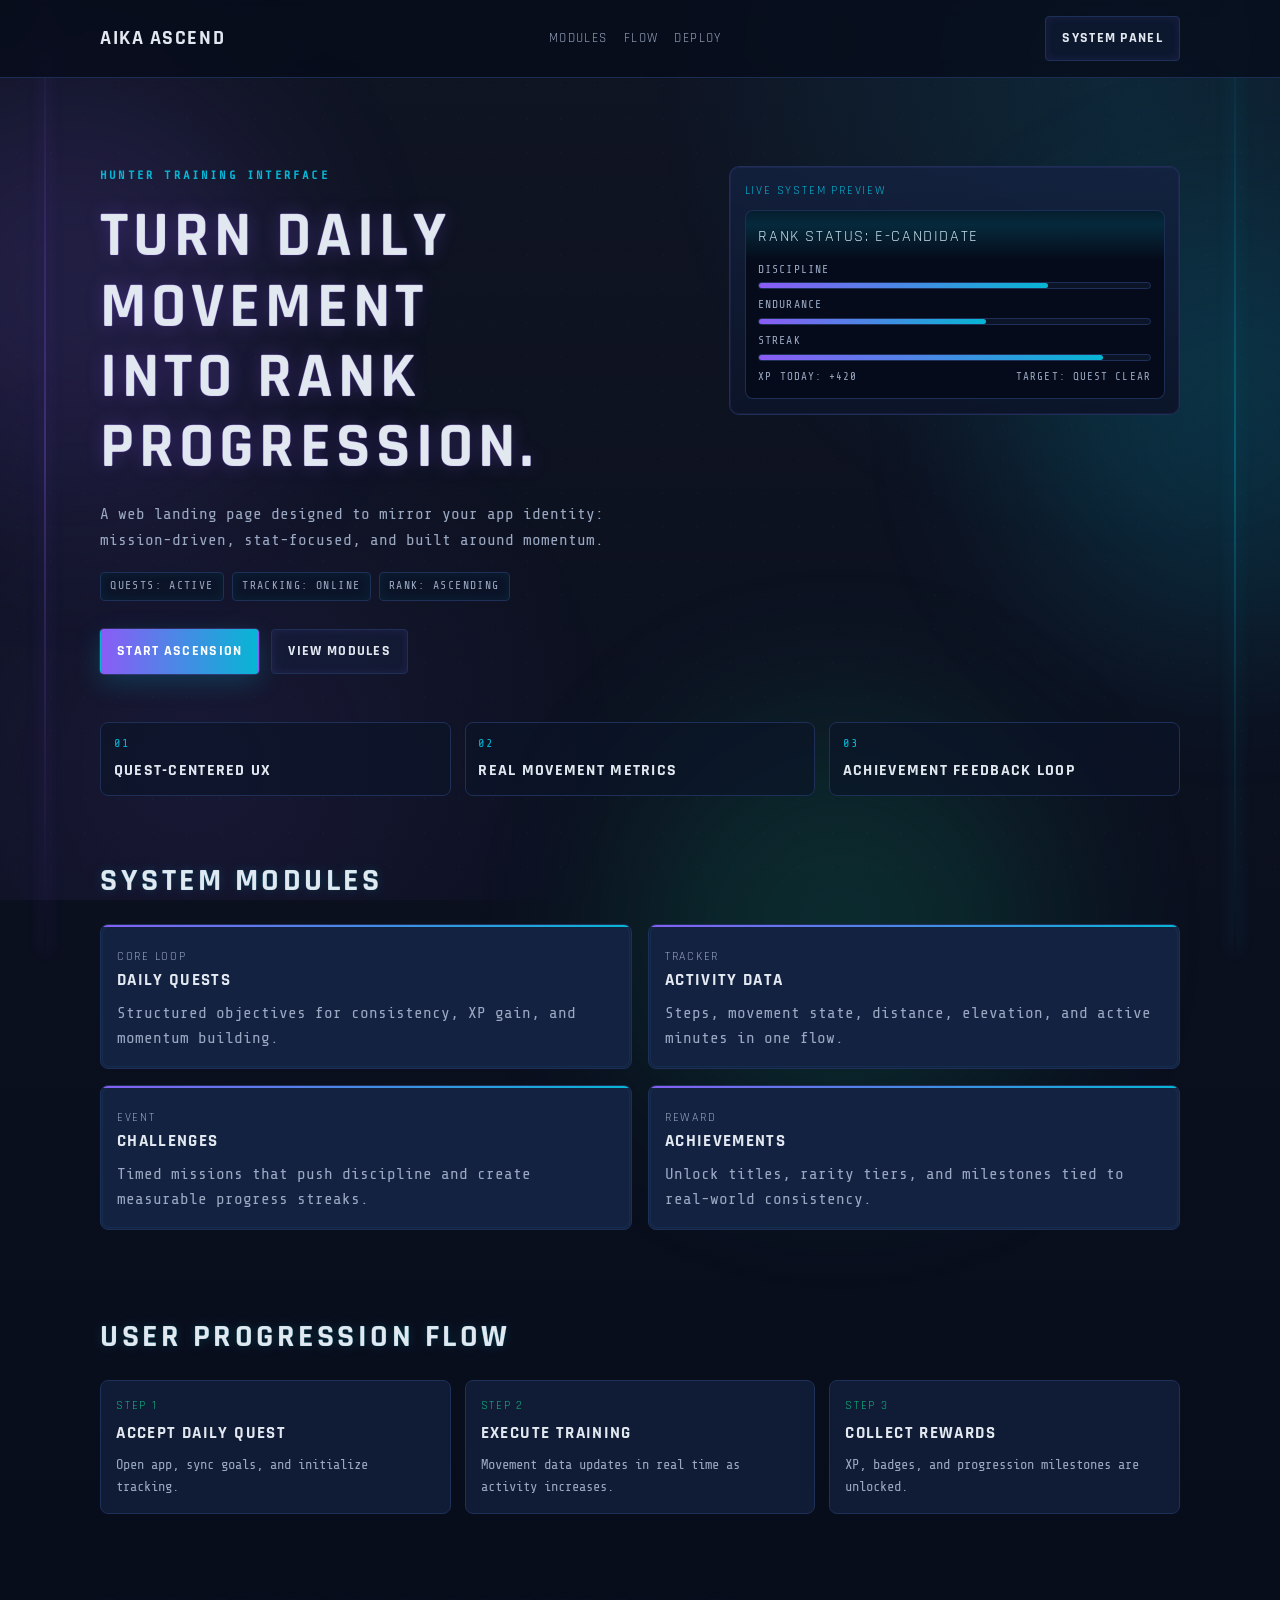
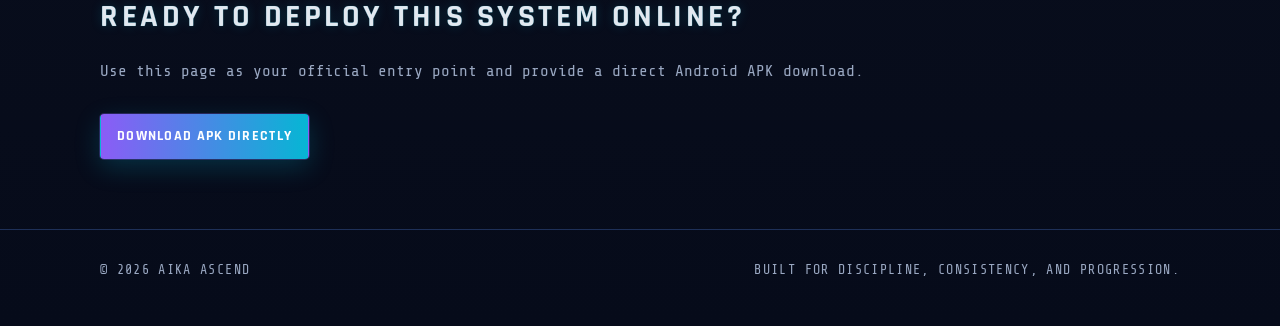
==== landing-page/public/index.html @ bd5cd283 "updated links" ====
<!doctype html>
<html lang="en">
<head>
  <meta charset="UTF-8" />
  <meta name="viewport" content="width=device-width, initial-scale=1.0" />
  <title>Aika Ascend</title>
  <meta name="description" content="Aika Ascend turns fitness into a quest system with challenges, progress, and achievement unlocks." />
  <link rel="icon" type="image/png" href="./image.png">
  <link rel="preconnect" href="https://fonts.googleapis.com" />
  <link rel="preconnect" href="https://fonts.gstatic.com" crossorigin />
  <link href="https://fonts.googleapis.com/css2?family=Rajdhani:wght@500;600;700&family=Share+Tech+Mono&display=swap" rel="stylesheet" />
  <link rel="stylesheet" href="./style.css" />
</head>
<body>
  <div class="grid-overlay" aria-hidden="true"></div>
  <div class="bg-orb bg-orb-violet" aria-hidden="true"></div>
  <div class="bg-orb bg-orb-cyan" aria-hidden="true"></div>
  <div class="bg-orb bg-orb-emerald" aria-hidden="true"></div>
  <div class="neon-rails" aria-hidden="true">
    <span class="rail rail-left"></span>
    <span class="rail rail-right"></span>
  </div>

  <header class="site-header">
    <div class="container nav">
      <div class="brand">AIKA ASCEND</div>
      <nav class="nav-links">
        <a href="#features">Modules</a>
        <a href="#flow">Flow</a>
        <a href="#download">Deploy</a>
      </nav>
      <a class="button button-ghost" href="#download">SYSTEM PANEL</a>
    </div>
  </header>

  <main>
    <section class="hero container">
      <div class="hero-layout">
        <div>
          <p class="eyebrow">HUNTER TRAINING INTERFACE</p>
          <h1>TURN DAILY MOVEMENT INTO RANK PROGRESSION.</h1>
          <p class="subtitle">
            A web landing page designed to mirror your app identity: mission-driven,
            stat-focused, and built around momentum.
          </p>
          <div class="status-strip" aria-label="App stats preview">
            <span>QUESTS: ACTIVE</span>
            <span>TRACKING: ONLINE</span>
            <span>RANK: ASCENDING</span>
          </div>
          <div class="hero-actions">
            <a class="button button-primary" href="#download">START ASCENSION</a>
            <a class="button button-ghost" href="#features">VIEW MODULES</a>
          </div>
        </div>

        <aside class="system-panel" aria-label="System preview panel">
          <p class="panel-title">LIVE SYSTEM PREVIEW</p>
          <div class="panel-screen">
            <div class="scanline"></div>
            <p class="panel-rank">RANK STATUS: E-CANDIDATE</p>
            <div class="panel-bars">
              <label>DISCIPLINE</label>
              <div><span style="width:74%"></span></div>
              <label>ENDURANCE</label>
              <div><span style="width:58%"></span></div>
              <label>STREAK</label>
              <div><span style="width:88%"></span></div>
            </div>
            <div class="panel-footer">
              <span>XP TODAY: +420</span>
              <span>TARGET: QUEST CLEAR</span>
            </div>
          </div>
        </aside>
      </div>
    </section>

    <section class="container metrics" aria-label="Highlights">
      <article>
        <p>01</p>
        <h3>QUEST-CENTERED UX</h3>
      </article>
      <article>
        <p>02</p>
        <h3>REAL MOVEMENT METRICS</h3>
      </article>
      <article>
        <p>03</p>
        <h3>ACHIEVEMENT FEEDBACK LOOP</h3>
      </article>
    </section>

    <section id="features" class="container section">
      <h2>SYSTEM MODULES</h2>
      <div class="grid">
        <article class="card">
          <p class="card-tag">CORE LOOP</p>
          <h3>DAILY QUESTS</h3>
          <p>Structured objectives for consistency, XP gain, and momentum building.</p>
        </article>
        <article class="card">
          <p class="card-tag">TRACKER</p>
          <h3>ACTIVITY DATA</h3>
          <p>Steps, movement state, distance, elevation, and active minutes in one flow.</p>
        </article>
        <article class="card">
          <p class="card-tag">EVENT</p>
          <h3>CHALLENGES</h3>
          <p>Timed missions that push discipline and create measurable progress streaks.</p>
        </article>
        <article class="card">
          <p class="card-tag">REWARD</p>
          <h3>ACHIEVEMENTS</h3>
          <p>Unlock titles, rarity tiers, and milestones tied to real-world consistency.</p>
        </article>
      </div>
    </section>

    <section id="flow" class="container section flow">
      <h2>USER PROGRESSION FLOW</h2>
      <div class="flow-grid">
        <article>
          <p>STEP 1</p>
          <h3>Accept Daily Quest</h3>
          <span>Open app, sync goals, and initialize tracking.</span>
        </article>
        <article>
          <p>STEP 2</p>
          <h3>Execute Training</h3>
          <span>Movement data updates in real time as activity increases.</span>
        </article>
        <article>
          <p>STEP 3</p>
          <h3>Collect Rewards</h3>
          <span>XP, badges, and progression milestones are unlocked.</span>
        </article>
      </div>
    </section>

    <section id="download" class="container section cta">
      <h2>READY TO DEPLOY THIS SYSTEM ONLINE?</h2>
      <p>Use this page as your official entry point and provide a direct Android APK download.</p>
      <div class="hero-actions">
        <a
          class="button button-primary"
          href="./aika-ascend-v2.apk"
          download
          aria-label="Direct APK Download"
        >
          DOWNLOAD APK DIRECTLY
        </a>
      </div>
    </section>
  </main>

  <footer class="site-footer">
    <div class="container footer-content">
      <p>© 2026 AIKA ASCEND</p>
      <p>BUILT FOR DISCIPLINE, CONSISTENCY, AND PROGRESSION.</p>
    </div>
  </footer>
</body>
</html>
---- landing-page/public/style.css ----
:root {
  --background: #060b1a;
  --surface: #0c1428;
  --card-bg: #142241;
  --card-border: #1e3058;
  --violet: #8b5cf6;
  --cyan: #06b6d4;
  --emerald: #10b981;
  --text-primary: #e2e8f0;
  --text-muted: #9aa8c2;
  --neon-violet: rgba(139, 92, 246, 0.7);
  --neon-cyan: rgba(6, 182, 212, 0.72);
}

* {
  box-sizing: border-box;
}

html {
  scroll-behavior: smooth;
}

html,
body {
  margin: 0;
  padding: 0;
}

body {
  min-height: 100vh;
  font-family: "Share Tech Mono", monospace;
  color: var(--text-primary);
  background:
    linear-gradient(180deg, rgba(6, 11, 26, 0.96), rgba(6, 11, 26, 1));
  line-height: 1.6;
  overflow-x: hidden;
  position: relative;
}

body::before {
  content: "";
  position: fixed;
  inset: 0;
  pointer-events: none;
  background:
    radial-gradient(circle at 15% 85%, rgba(139, 92, 246, 0.1), transparent 32%),
    radial-gradient(circle at 88% 10%, rgba(6, 182, 212, 0.12), transparent 34%);
  z-index: -2;
}

h1,
h2,
h3,
.brand {
  font-family: "Rajdhani", sans-serif;
  margin: 0;
  letter-spacing: 0.08em;
  text-transform: uppercase;
}

.grid-overlay {
  position: fixed;
  inset: 0;
  background-image: radial-gradient(rgba(30, 48, 88, 0.45) 1px, transparent 1px);
  background-size: 34px 34px;
  opacity: 0.28;
  pointer-events: none;
  z-index: -3;
}

.neon-rails {
  position: fixed;
  inset: 0;
  pointer-events: none;
  z-index: -1;
}

.rail {
  position: absolute;
  top: -6%;
  width: 2px;
  height: 112%;
  opacity: 0.45;
  filter: blur(0.3px);
  animation: railPulse 3.4s ease-in-out infinite;
}

.rail-left {
  left: 3.4%;
  background: linear-gradient(180deg, transparent, var(--neon-violet), transparent);
  box-shadow: 0 0 16px var(--neon-violet), 0 0 28px rgba(139, 92, 246, 0.35);
}

.rail-right {
  right: 3.4%;
  background: linear-gradient(180deg, transparent, var(--neon-cyan), transparent);
  box-shadow: 0 0 16px var(--neon-cyan), 0 0 28px rgba(6, 182, 212, 0.35);
  animation-delay: 1.1s;
}

.container {
  width: min(1080px, calc(100% - 2.5rem));
  margin: 0 auto;
}

.nav-links {
  display: flex;
  gap: 1rem;
}

.nav-links a {
  color: var(--text-muted);
  text-decoration: none;
  text-transform: uppercase;
  font-family: "Rajdhani", sans-serif;
  letter-spacing: 0.11em;
  font-size: 0.8rem;
}

.nav-links a:hover {
  color: var(--cyan);
}

.site-header {
  position: sticky;
  top: 0;
  backdrop-filter: blur(8px);
  background: rgba(6, 11, 26, 0.75);
  border-bottom: 1px solid rgba(30, 48, 88, 0.95);
  z-index: 20;
}

.nav {
  display: flex;
  justify-content: space-between;
  align-items: center;
  padding: 1rem 0;
}

.brand {
  font-size: 1.22rem;
  font-weight: 700;
  color: var(--text-primary);
}

.hero {
  padding: 5.5rem 0 4rem;
  animation: rise 650ms ease-out both;
}

.hero-layout {
  display: grid;
  grid-template-columns: minmax(0, 1.15fr) minmax(280px, 0.85fr);
  gap: 1.2rem;
  align-items: start;
}

.eyebrow {
  color: var(--cyan);
  text-transform: uppercase;
  letter-spacing: 0.18em;
  font-size: 0.76rem;
  font-weight: 700;
  margin: 0 0 1rem;
}

h1 {
  font-size: clamp(2rem, 6vw, 4rem);
  line-height: 1.1;
  max-width: 14ch;
  text-shadow: 0 0 18px rgba(139, 92, 246, 0.25);
  -webkit-text-stroke: 1px rgba(139, 92, 246, 0.2);
}

.subtitle {
  margin-top: 1.2rem;
  color: var(--text-muted);
  max-width: 60ch;
}

.status-strip {
  margin-top: 1.2rem;
  display: flex;
  gap: 0.5rem;
  flex-wrap: wrap;
}

.status-strip span {
  border: 1px solid var(--card-border);
  background: rgba(12, 20, 40, 0.9);
  color: var(--text-muted);
  padding: 0.24rem 0.58rem;
  border-radius: 4px;
  font-size: 0.72rem;
  letter-spacing: 0.12em;
  box-shadow: inset 0 0 12px rgba(6, 182, 212, 0.09);
}

.hero-actions {
  margin-top: 1.8rem;
  display: flex;
  gap: 0.75rem;
  flex-wrap: wrap;
}

.system-panel {
  background: linear-gradient(180deg, rgba(20, 34, 65, 0.8), rgba(12, 20, 40, 0.94));
  border: 1px solid var(--card-border);
  border-radius: 10px;
  padding: 0.9rem;
  box-shadow: inset 0 0 0 1px rgba(139, 92, 246, 0.1);
  animation: panelGlow 3.8s ease-in-out infinite;
}

.panel-title {
  margin: 0;
  color: var(--cyan);
  font-family: "Rajdhani", sans-serif;
  letter-spacing: 0.15em;
  font-size: 0.75rem;
}

.panel-screen {
  margin-top: 0.6rem;
  background: rgba(6, 11, 26, 0.95);
  border: 1px solid rgba(30, 48, 88, 0.95);
  border-radius: 8px;
  padding: 0.8rem;
  position: relative;
  overflow: hidden;
}

.scanline {
  position: absolute;
  left: 0;
  right: 0;
  top: -12%;
  height: 38%;
  background: linear-gradient(180deg, transparent, rgba(6, 182, 212, 0.18), transparent);
  animation: sweep 4s linear infinite;
}

.panel-rank {
  margin: 0;
  color: var(--text-primary);
  font-family: "Rajdhani", sans-serif;
  letter-spacing: 0.1em;
}

.panel-bars {
  margin-top: 0.7rem;
}

.panel-bars label {
  display: block;
  color: var(--text-muted);
  font-size: 0.72rem;
  margin-bottom: 0.2rem;
  letter-spacing: 0.09em;
}

.panel-bars div {
  margin-bottom: 0.45rem;
  height: 7px;
  border-radius: 999px;
  background: #0c1428;
  border: 1px solid #1e3058;
}

.panel-bars span {
  display: block;
  height: 100%;
  border-radius: inherit;
  background: linear-gradient(90deg, var(--violet), var(--cyan));
}

.panel-footer {
  display: flex;
  justify-content: space-between;
  gap: 0.5rem;
  flex-wrap: wrap;
  color: var(--text-muted);
  font-size: 0.68rem;
  letter-spacing: 0.1em;
  margin-top: 0.4rem;
}

.metrics {
  margin-top: -1rem;
  margin-bottom: 1.3rem;
  display: grid;
  grid-template-columns: repeat(3, minmax(0, 1fr));
  gap: 0.85rem;
}

.metrics article {
  border: 1px solid var(--card-border);
  background: rgba(12, 20, 40, 0.65);
  border-radius: 8px;
  padding: 0.7rem 0.8rem;
}

.metrics p {
  margin: 0;
  color: var(--cyan);
  font-size: 0.75rem;
  letter-spacing: 0.15em;
}

.metrics h3 {
  margin-top: 0.3rem;
  font-size: 1rem;
}

.button {
  border-radius: 4px;
  text-decoration: none;
  font-family: "Rajdhani", sans-serif;
  font-weight: 700;
  font-size: 0.9rem;
  letter-spacing: 0.09em;
  padding: 0.62rem 1rem;
  transition: transform 180ms ease, background-color 180ms ease, border-color 180ms ease;
}

.button:hover {
  transform: translateY(-1px);
}

.button-primary {
  color: #ffffff;
  border: 1px solid transparent;
  background: linear-gradient(90deg, var(--violet) 0%, var(--cyan) 100%);
  box-shadow: 0 0 0 1px rgba(139, 92, 246, 0.25), 0 8px 26px rgba(6, 182, 212, 0.22);
}

.button-ghost {
  color: var(--text-primary);
  border: 1px solid var(--card-border);
  background: rgba(20, 34, 65, 0.45);
  box-shadow: inset 0 0 10px rgba(139, 92, 246, 0.12);
}

.button-primary:hover {
  box-shadow: 0 0 0 1px rgba(6, 182, 212, 0.35), 0 10px 30px rgba(6, 182, 212, 0.35), 0 0 26px rgba(139, 92, 246, 0.32);
}

.button-ghost:hover {
  border-color: rgba(6, 182, 212, 0.65);
  box-shadow: inset 0 0 14px rgba(6, 182, 212, 0.15), 0 0 16px rgba(6, 182, 212, 0.22);
}

.section {
  padding: 2.4rem 0;
}

.section h2 {
  font-size: clamp(1.4rem, 2.5vw, 2rem);
  font-family: "Rajdhani", sans-serif;
  letter-spacing: 0.11em;
  margin-bottom: 1.1rem;
  text-shadow: 0 0 12px rgba(6, 182, 212, 0.2);
  -webkit-text-stroke: 0.6px rgba(6, 182, 212, 0.2);
}

.grid {
  display: grid;
  grid-template-columns: repeat(2, minmax(0, 1fr));
  gap: 1rem;
}

.card {
  background: var(--card-bg);
  border: 1px solid var(--card-border);
  border-radius: 8px;
  padding: 1rem;
  animation: rise 700ms ease-out both;
  position: relative;
  overflow: hidden;
  transition: transform 160ms ease, border-color 160ms ease, box-shadow 160ms ease;
}

.card:hover {
  transform: translateY(-3px);
  border-color: rgba(6, 182, 212, 0.6);
  box-shadow: 0 10px 24px rgba(6, 182, 212, 0.16);
}

.card::before {
  content: "";
  position: absolute;
  left: 0;
  top: 0;
  width: 100%;
  height: 2px;
  background: linear-gradient(90deg, var(--violet), var(--cyan));
}

.card::after {
  content: "";
  position: absolute;
  inset: 0;
  border-radius: inherit;
  border: 1px solid transparent;
  box-shadow: inset 0 0 0 1px rgba(6, 182, 212, 0.08), 0 0 18px rgba(6, 182, 212, 0.08);
  pointer-events: none;
}

.card-tag {
  margin: 0 0 0.45rem;
  font-family: "Rajdhani", sans-serif;
  font-size: 0.72rem;
  letter-spacing: 0.15em;
  color: var(--cyan);
}

.card h3 {
  font-size: 1.05rem;
  font-family: "Rajdhani", sans-serif;
  color: var(--text-primary);
}

.card p {
  color: var(--text-muted);
  margin: 0.45rem 0 0;
}

.cta {
  margin-bottom: 2rem;
}

.flow {
  margin-top: 0.3rem;
}

.flow-grid {
  display: grid;
  grid-template-columns: repeat(3, minmax(0, 1fr));
  gap: 0.85rem;
}

.flow-grid article {
  background: rgba(20, 34, 65, 0.72);
  border: 1px solid var(--card-border);
  border-radius: 8px;
  padding: 0.95rem;
}

.flow-grid p {
  margin: 0;
  color: var(--emerald);
  font-family: "Rajdhani", sans-serif;
  letter-spacing: 0.14em;
  font-size: 0.75rem;
}

.flow-grid h3 {
  margin-top: 0.3rem;
  font-size: 1.08rem;
}

.flow-grid span {
  display: block;
  margin-top: 0.35rem;
  color: var(--text-muted);
  font-size: 0.86rem;
}

.cta p {
  color: var(--text-muted);
  margin: 0.6rem 0 1rem;
}

.download-note {
  margin-top: 0.9rem;
  font-size: 0.78rem;
  letter-spacing: 0.04em;
}

.site-footer {
  border-top: 1px solid var(--card-border);
  padding: 1rem 0 2rem;
}

.footer-content {
  display: flex;
  justify-content: space-between;
  gap: 0.75rem;
  flex-wrap: wrap;
  color: var(--text-muted);
  font-size: 0.84rem;
  letter-spacing: 0.1em;
  text-transform: uppercase;
}

.bg-orb {
  position: fixed;
  width: 420px;
  height: 420px;
  border-radius: 999px;
  filter: blur(90px);
  opacity: 0.16;
  pointer-events: none;
  z-index: -2;
}

.bg-orb-violet {
  background: var(--violet);
  left: -140px;
  top: 80px;
}

.bg-orb-cyan {
  background: var(--cyan);
  right: -160px;
  top: 24%;
}

.bg-orb-emerald {
  background: var(--emerald);
  right: 18%;
  bottom: -240px;
}

@keyframes sweep {
  from {
    top: -35%;
  }

  to {
    top: 135%;
  }
}

@keyframes panelGlow {
  0%,
  100% {
    box-shadow: inset 0 0 0 1px rgba(139, 92, 246, 0.1), 0 0 0 rgba(6, 182, 212, 0);
  }

  50% {
    box-shadow: inset 0 0 0 1px rgba(139, 92, 246, 0.18), 0 0 22px rgba(6, 182, 212, 0.16);
  }
}

@keyframes railPulse {
  0%,
  100% {
    opacity: 0.32;
  }

  50% {
    opacity: 0.68;
  }
}

@keyframes rise {
  from {
    opacity: 0;
    transform: translateY(16px);
  }

  to {
    opacity: 1;
    transform: translateY(0);
  }
}

@media (max-width: 760px) {
  .nav-links {
    display: none;
  }

  .neon-rails {
    display: none;
  }

  .hero {
    padding-top: 4.3rem;
  }

  .hero-layout {
    grid-template-columns: 1fr;
  }

  .metrics {
    grid-template-columns: 1fr;
    margin-top: -0.5rem;
  }

  .flow-grid {
    grid-template-columns: 1fr;
  }

  .footer-content {
    flex-direction: column;
  }

  .grid {
    grid-template-columns: 1fr;
  }
}
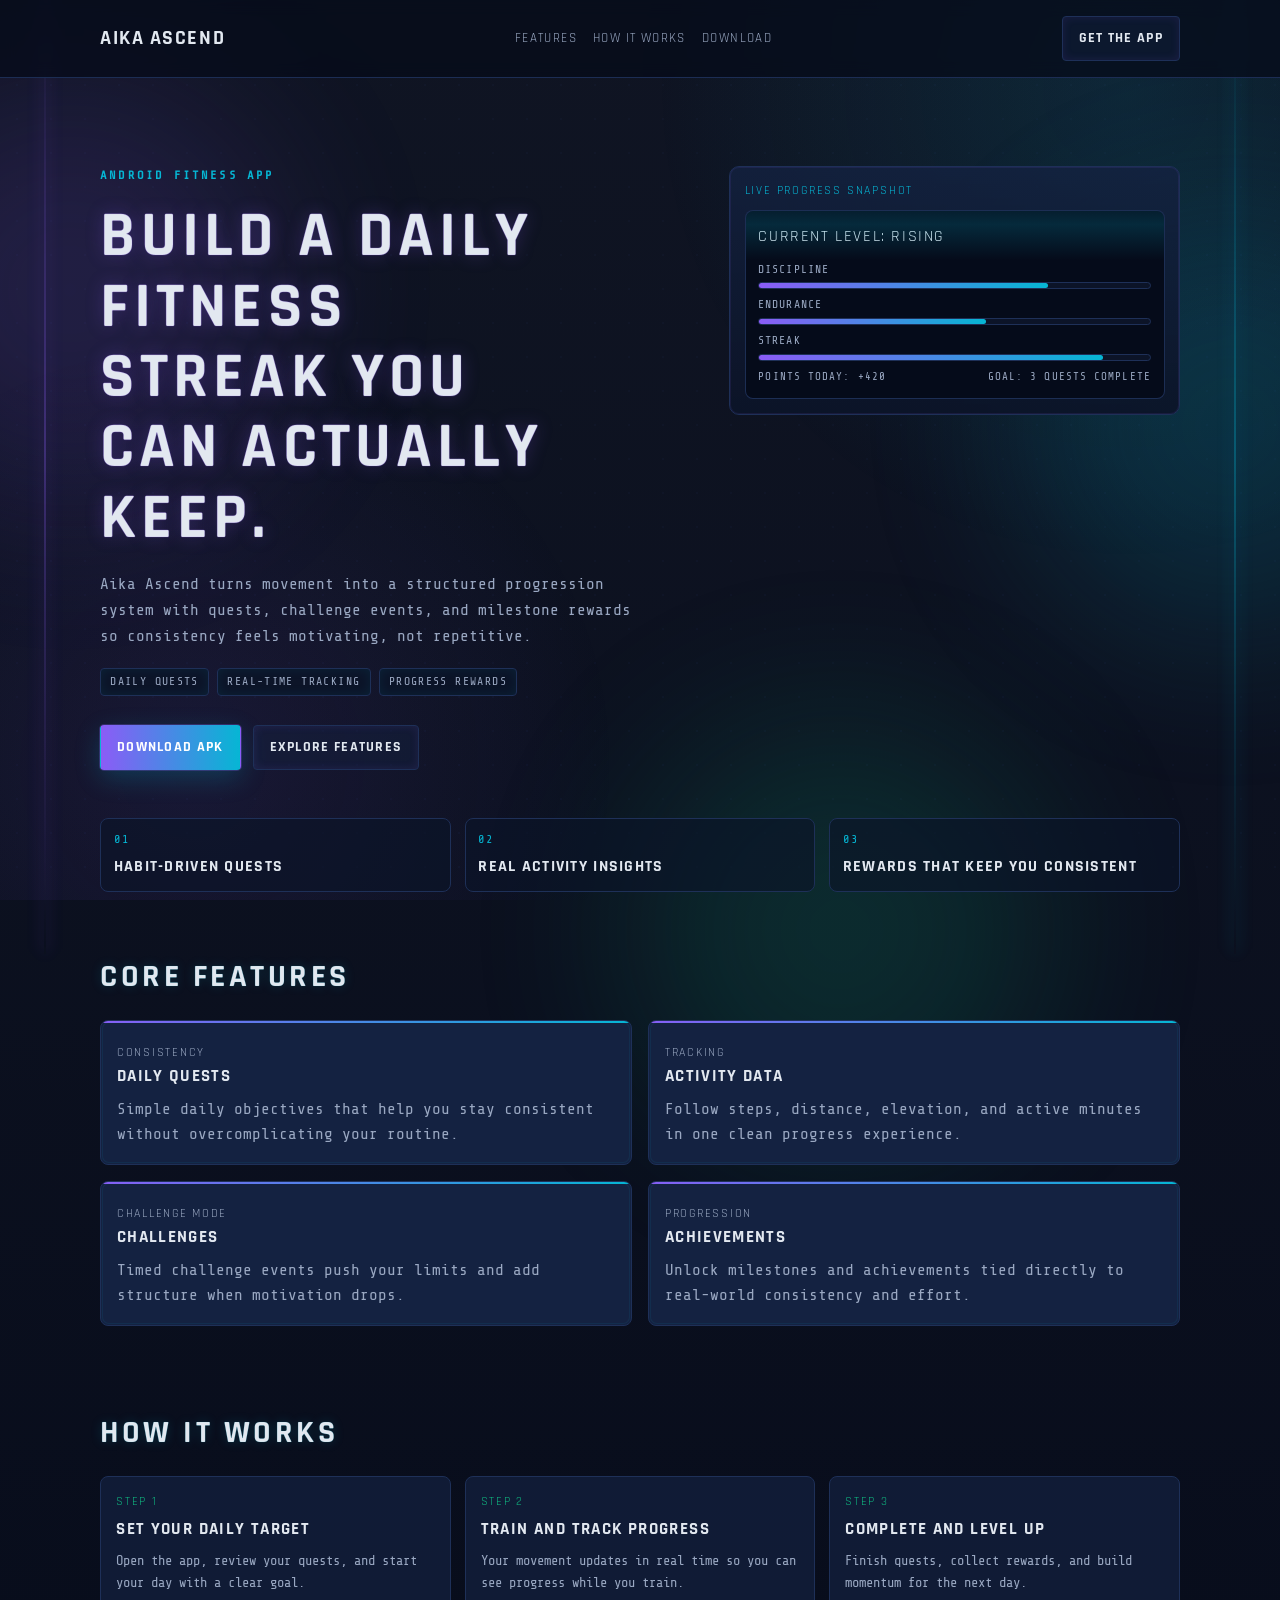
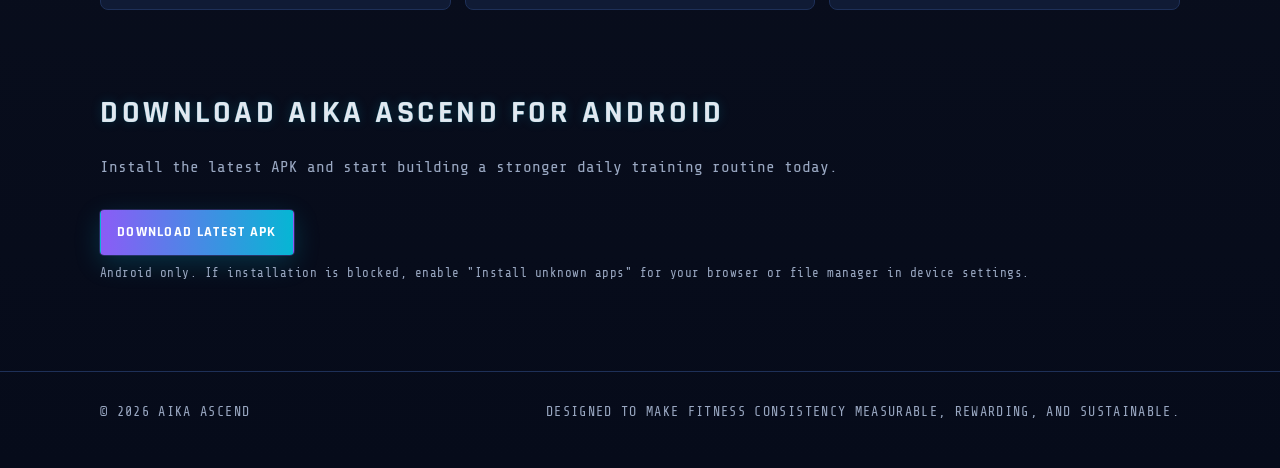
==== commit d50607fb: "updated landing page" ====
--- a/landing-page/public/index.html
+++ b/landing-page/public/index.html
@@ -3,8 +3,8 @@
 <head>
   <meta charset="UTF-8" />
   <meta name="viewport" content="width=device-width, initial-scale=1.0" />
-  <title>Aika Ascend</title>
-  <meta name="description" content="Aika Ascend turns fitness into a quest system with challenges, progress, and achievement unlocks." />
+  <title>Aika Ascend | Gamified Fitness for Daily Consistency</title>
+  <meta name="description" content="Aika Ascend helps you build daily fitness consistency with quests, challenge events, progress tracking, and achievement rewards." />
   <link rel="icon" type="image/png" href="./image.png">
   <link rel="preconnect" href="https://fonts.googleapis.com" />
   <link rel="preconnect" href="https://fonts.gstatic.com" crossorigin />
@@ -25,11 +25,11 @@
     <div class="container nav">
       <div class="brand">AIKA ASCEND</div>
       <nav class="nav-links">
-        <a href="#features">Modules</a>
-        <a href="#flow">Flow</a>
-        <a href="#download">Deploy</a>
+        <a href="#features">Features</a>
+        <a href="#flow">How It Works</a>
+        <a href="#download">Download</a>
       </nav>
-      <a class="button button-ghost" href="#download">SYSTEM PANEL</a>
+      <a class="button button-ghost" href="#download">GET THE APP</a>
     </div>
   </header>
 
@@ -37,28 +37,28 @@
     <section class="hero container">
       <div class="hero-layout">
         <div>
-          <p class="eyebrow">HUNTER TRAINING INTERFACE</p>
-          <h1>TURN DAILY MOVEMENT INTO RANK PROGRESSION.</h1>
+          <p class="eyebrow">ANDROID FITNESS APP</p>
+          <h1>BUILD A DAILY FITNESS STREAK YOU CAN ACTUALLY KEEP.</h1>
           <p class="subtitle">
-            A web landing page designed to mirror your app identity: mission-driven,
-            stat-focused, and built around momentum.
+            Aika Ascend turns movement into a structured progression system with quests,
+            challenge events, and milestone rewards so consistency feels motivating, not repetitive.
           </p>
           <div class="status-strip" aria-label="App stats preview">
-            <span>QUESTS: ACTIVE</span>
-            <span>TRACKING: ONLINE</span>
-            <span>RANK: ASCENDING</span>
+            <span>DAILY QUESTS</span>
+            <span>REAL-TIME TRACKING</span>
+            <span>PROGRESS REWARDS</span>
           </div>
           <div class="hero-actions">
-            <a class="button button-primary" href="#download">START ASCENSION</a>
-            <a class="button button-ghost" href="#features">VIEW MODULES</a>
+            <a class="button button-primary" href="#download">DOWNLOAD APK</a>
+            <a class="button button-ghost" href="#features">EXPLORE FEATURES</a>
           </div>
         </div>
 
         <aside class="system-panel" aria-label="System preview panel">
-          <p class="panel-title">LIVE SYSTEM PREVIEW</p>
+          <p class="panel-title">LIVE PROGRESS SNAPSHOT</p>
           <div class="panel-screen">
             <div class="scanline"></div>
-            <p class="panel-rank">RANK STATUS: E-CANDIDATE</p>
+            <p class="panel-rank">CURRENT LEVEL: RISING</p>
             <div class="panel-bars">
               <label>DISCIPLINE</label>
               <div><span style="width:74%"></span></div>
@@ -68,8 +68,8 @@
               <div><span style="width:88%"></span></div>
             </div>
             <div class="panel-footer">
-              <span>XP TODAY: +420</span>
-              <span>TARGET: QUEST CLEAR</span>
+              <span>POINTS TODAY: +420</span>
+              <span>GOAL: 3 QUESTS COMPLETE</span>
             </div>
           </div>
         </aside>
@@ -79,68 +79,68 @@
     <section class="container metrics" aria-label="Highlights">
       <article>
         <p>01</p>
-        <h3>QUEST-CENTERED UX</h3>
+        <h3>HABIT-DRIVEN QUESTS</h3>
       </article>
       <article>
         <p>02</p>
-        <h3>REAL MOVEMENT METRICS</h3>
+        <h3>REAL ACTIVITY INSIGHTS</h3>
       </article>
       <article>
         <p>03</p>
-        <h3>ACHIEVEMENT FEEDBACK LOOP</h3>
+        <h3>REWARDS THAT KEEP YOU CONSISTENT</h3>
       </article>
     </section>
 
     <section id="features" class="container section">
-      <h2>SYSTEM MODULES</h2>
+      <h2>CORE FEATURES</h2>
       <div class="grid">
         <article class="card">
-          <p class="card-tag">CORE LOOP</p>
+          <p class="card-tag">CONSISTENCY</p>
           <h3>DAILY QUESTS</h3>
-          <p>Structured objectives for consistency, XP gain, and momentum building.</p>
+          <p>Simple daily objectives that help you stay consistent without overcomplicating your routine.</p>
         </article>
         <article class="card">
-          <p class="card-tag">TRACKER</p>
+          <p class="card-tag">TRACKING</p>
           <h3>ACTIVITY DATA</h3>
-          <p>Steps, movement state, distance, elevation, and active minutes in one flow.</p>
+          <p>Follow steps, distance, elevation, and active minutes in one clean progress experience.</p>
         </article>
         <article class="card">
-          <p class="card-tag">EVENT</p>
+          <p class="card-tag">CHALLENGE MODE</p>
           <h3>CHALLENGES</h3>
-          <p>Timed missions that push discipline and create measurable progress streaks.</p>
+          <p>Timed challenge events push your limits and add structure when motivation drops.</p>
         </article>
         <article class="card">
-          <p class="card-tag">REWARD</p>
+          <p class="card-tag">PROGRESSION</p>
           <h3>ACHIEVEMENTS</h3>
-          <p>Unlock titles, rarity tiers, and milestones tied to real-world consistency.</p>
+          <p>Unlock milestones and achievements tied directly to real-world consistency and effort.</p>
         </article>
       </div>
     </section>
 
     <section id="flow" class="container section flow">
-      <h2>USER PROGRESSION FLOW</h2>
+      <h2>HOW IT WORKS</h2>
       <div class="flow-grid">
         <article>
           <p>STEP 1</p>
-          <h3>Accept Daily Quest</h3>
-          <span>Open app, sync goals, and initialize tracking.</span>
+          <h3>Set Your Daily Target</h3>
+          <span>Open the app, review your quests, and start your day with a clear goal.</span>
         </article>
         <article>
           <p>STEP 2</p>
-          <h3>Execute Training</h3>
-          <span>Movement data updates in real time as activity increases.</span>
+          <h3>Train and Track Progress</h3>
+          <span>Your movement updates in real time so you can see progress while you train.</span>
         </article>
         <article>
           <p>STEP 3</p>
-          <h3>Collect Rewards</h3>
-          <span>XP, badges, and progression milestones are unlocked.</span>
+          <h3>Complete and Level Up</h3>
+          <span>Finish quests, collect rewards, and build momentum for the next day.</span>
         </article>
       </div>
     </section>
 
     <section id="download" class="container section cta">
-      <h2>READY TO DEPLOY THIS SYSTEM ONLINE?</h2>
-      <p>Use this page as your official entry point and provide a direct Android APK download.</p>
+      <h2>DOWNLOAD AIKA ASCEND FOR ANDROID</h2>
+      <p>Install the latest APK and start building a stronger daily training routine today.</p>
       <div class="hero-actions">
         <a
           class="button button-primary"
@@ -148,16 +148,17 @@
           download
           aria-label="Direct APK Download"
         >
-          DOWNLOAD APK DIRECTLY
+          DOWNLOAD LATEST APK
         </a>
       </div>
+      <p class="download-note">Android only. If installation is blocked, enable "Install unknown apps" for your browser or file manager in device settings.</p>
     </section>
   </main>
 
   <footer class="site-footer">
     <div class="container footer-content">
       <p>© 2026 AIKA ASCEND</p>
-      <p>BUILT FOR DISCIPLINE, CONSISTENCY, AND PROGRESSION.</p>
+      <p>Designed to make fitness consistency measurable, rewarding, and sustainable.</p>
     </div>
   </footer>
 </body>
